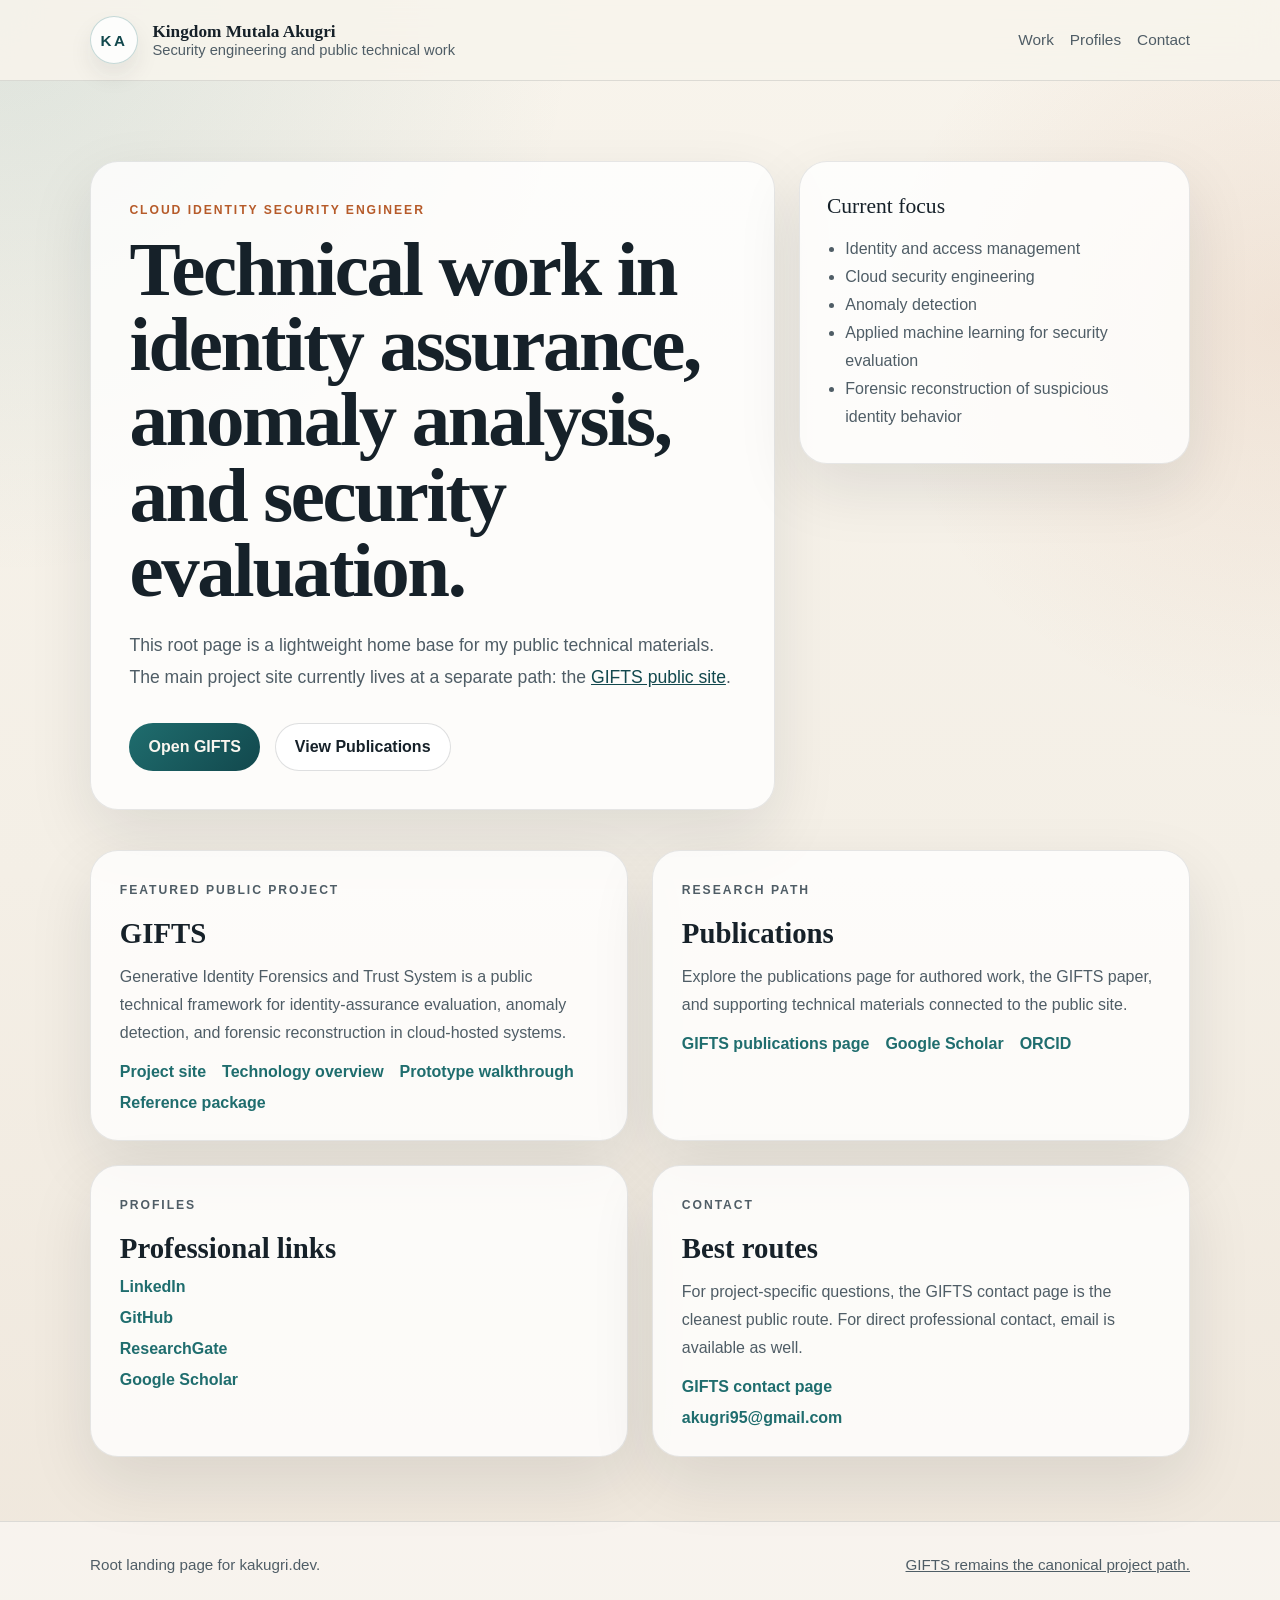
==== index.html @ 0ddd2a41 "feat: create root landing page for kakugri.dev" ====
<!doctype html>
<html lang="en">
  <head>
    <meta charset="utf-8">
    <meta name="viewport" content="width=device-width, initial-scale=1">
    <title>Kingdom Mutala Akugri | Security Engineering and Public Technical Work</title>
    <meta
      name="description"
      content="Root landing page for Kingdom Mutala Akugri, featuring public technical work in cloud identity security, the GIFTS framework, research links, and professional profiles."
    >
    <meta name="author" content="Kingdom Mutala Akugri">
    <meta name="theme-color" content="#f4efe6">
    <link rel="canonical" href="https://kakugri.dev/">
    <meta property="og:title" content="Kingdom Mutala Akugri">
    <meta
      property="og:description"
      content="Security engineering, identity systems, and public technical work, including the GIFTS framework."
    >
    <meta property="og:type" content="website">
    <meta property="og:url" content="https://kakugri.dev/">
    <meta property="og:site_name" content="kakugri.dev">
    <meta property="og:image" content="https://kakugri.dev/assets/root-social-card.svg">
    <meta property="og:image:type" content="image/svg+xml">
    <meta property="og:image:width" content="1200">
    <meta property="og:image:height" content="630">
    <meta property="og:image:alt" content="kakugri.dev social card">
    <meta name="twitter:card" content="summary">
    <meta name="twitter:title" content="Kingdom Mutala Akugri">
    <meta
      name="twitter:description"
      content="Security engineering, identity systems, and public technical work, including the GIFTS framework."
    >
    <meta name="twitter:image" content="https://kakugri.dev/assets/root-social-card.svg">
    <meta name="twitter:image:alt" content="kakugri.dev social card">
    <link rel="icon" href="favicon.svg" sizes="any" type="image/svg+xml">
    <!-- Google tag (gtag.js) -->
    <script async src="https://www.googletagmanager.com/gtag/js?id=G-NG362113J4"></script>
    <script>
      window.dataLayer = window.dataLayer || [];
      function gtag() { dataLayer.push(arguments); }
      gtag('js', new Date());
      gtag('config', 'G-NG362113J4');
    </script>
    <link rel="stylesheet" href="styles.css">
  </head>
  <body>
    <div class="page-shell">
      <header class="topbar">
        <div class="wrap topbar-inner">
          <a class="wordmark" href="/">
            <span class="wordmark-mark">KA</span>
            <span class="wordmark-copy">
              <span class="wordmark-title">Kingdom Mutala Akugri</span>
              <span class="wordmark-subtitle">Security engineering and public technical work</span>
            </span>
          </a>
          <nav class="nav" aria-label="Primary">
            <a href="#work">Work</a>
            <a href="#profiles">Profiles</a>
            <a href="#contact">Contact</a>
          </nav>
        </div>
      </header>

      <main>
        <div class="wrap">
          <section class="hero">
            <div class="hero-copy">
              <p class="eyebrow">Cloud identity security engineer</p>
              <h1>Technical work in identity assurance, anomaly analysis, and security evaluation.</h1>
              <p class="lead">
                This root page is a lightweight home base for my public technical materials. The
                main project site currently lives at a separate path: the
                <a href="https://kakugri.dev/gifts-site/">GIFTS public site</a>.
              </p>
              <div class="hero-actions">
                <a class="button button-primary" href="https://kakugri.dev/gifts-site/">Open GIFTS</a>
                <a class="button button-secondary" href="https://kakugri.dev/gifts-site/publications.html">View Publications</a>
              </div>
            </div>
            <aside class="hero-panel">
              <p class="panel-label">Current focus</p>
              <ul class="focus-list">
                <li>Identity and access management</li>
                <li>Cloud security engineering</li>
                <li>Anomaly detection</li>
                <li>Applied machine learning for security evaluation</li>
                <li>Forensic reconstruction of suspicious identity behavior</li>
              </ul>
            </aside>
          </section>

          <section class="grid-section" id="work">
            <article class="feature-card feature-card-wide">
              <p class="card-kicker">Featured public project</p>
              <h2>GIFTS</h2>
              <p>
                Generative Identity Forensics and Trust System is a public technical framework for
                identity-assurance evaluation, anomaly detection, and forensic reconstruction in
                cloud-hosted systems.
              </p>
              <div class="card-links">
                <a href="https://kakugri.dev/gifts-site/">Project site</a>
                <a href="https://kakugri.dev/gifts-site/technology.html">Technology overview</a>
                <a href="https://kakugri.dev/gifts-site/prototype.html">Prototype walkthrough</a>
                <a href="https://kakugri.dev/gifts-site/assets/GIFTS-reference-package.zip">Reference package</a>
              </div>
            </article>

            <article class="feature-card">
              <p class="card-kicker">Research path</p>
              <h2>Publications</h2>
              <p>
                Explore the publications page for authored work, the GIFTS paper, and supporting
                technical materials connected to the public site.
              </p>
              <div class="card-links">
                <a href="https://kakugri.dev/gifts-site/publications.html">GIFTS publications page</a>
                <a href="https://scholar.google.com/citations?user=gs2uhlwAAAAJ&hl=en">Google Scholar</a>
                <a href="https://orcid.org/0009-0007-3231-2999">ORCID</a>
              </div>
            </article>
          </section>

          <section class="grid-section profiles-section" id="profiles">
            <article class="profile-card">
              <p class="card-kicker">Profiles</p>
              <h2>Professional links</h2>
              <div class="card-links card-links-stacked">
                <a href="https://www.linkedin.com/in/kingdommutalaakugri/">LinkedIn</a>
                <a href="https://github.com/kakugri">GitHub</a>
                <a href="https://www.researchgate.net/profile/Kingdom-Mutala-Akugri?ev=hdr_xprf">ResearchGate</a>
                <a href="https://scholar.google.com/citations?user=gs2uhlwAAAAJ&hl=en">Google Scholar</a>
              </div>
            </article>

            <article class="profile-card" id="contact">
              <p class="card-kicker">Contact</p>
              <h2>Best routes</h2>
              <p>
                For project-specific questions, the GIFTS contact page is the cleanest public
                route. For direct professional contact, email is available as well.
              </p>
              <div class="card-links card-links-stacked">
                <a href="https://kakugri.dev/gifts-site/contact.html">GIFTS contact page</a>
                <a href="mailto:akugri95@gmail.com">akugri95@gmail.com</a>
              </div>
            </article>
          </section>
        </div>
      </main>

      <footer class="site-footer">
        <div class="wrap footer-inner">
          <p>Root landing page for kakugri.dev.</p>
          <p><a href="https://kakugri.dev/gifts-site/">GIFTS remains the canonical project path.</a></p>
        </div>
      </footer>
    </div>
  </body>
</html>
---- styles.css ----
:root {
  --paper: #f4efe6;
  --paper-strong: #fbf8f2;
  --ink: #162129;
  --muted: #4f5d66;
  --line: rgba(22, 33, 41, 0.12);
  --teal: #1f6d6e;
  --teal-deep: #12484d;
  --rust: #b65b2a;
  --shadow: 0 24px 64px rgba(22, 33, 41, 0.1);
}

* {
  box-sizing: border-box;
}

html {
  scroll-behavior: smooth;
}

body {
  margin: 0;
  color: var(--ink);
  background:
    radial-gradient(circle at top left, rgba(31, 109, 110, 0.12), transparent 28%),
    radial-gradient(circle at right 20%, rgba(182, 91, 42, 0.1), transparent 22%),
    linear-gradient(180deg, #f8f4ec 0%, var(--paper) 54%, #efe7dc 100%);
  font-family: "Gill Sans", "Trebuchet MS", sans-serif;
}

a {
  color: inherit;
}

.page-shell {
  min-height: 100vh;
}

.wrap {
  width: min(1100px, calc(100% - 2rem));
  margin: 0 auto;
}

.topbar {
  position: sticky;
  top: 0;
  z-index: 10;
  backdrop-filter: blur(18px);
  background: rgba(248, 244, 236, 0.88);
  border-bottom: 1px solid var(--line);
}

.topbar-inner {
  display: flex;
  align-items: center;
  justify-content: space-between;
  gap: 1rem;
  padding: 1rem 0;
}

.wordmark {
  display: inline-flex;
  align-items: center;
  gap: 0.9rem;
  text-decoration: none;
}

.wordmark-mark {
  display: inline-flex;
  align-items: center;
  justify-content: center;
  width: 3rem;
  height: 3rem;
  border-radius: 999px;
  border: 1px solid rgba(31, 109, 110, 0.25);
  background: rgba(255, 255, 255, 0.82);
  box-shadow: 0 12px 24px rgba(22, 33, 41, 0.08);
  color: var(--teal-deep);
  font-size: 0.95rem;
  font-weight: 700;
  letter-spacing: 0.16em;
}

.wordmark-copy {
  display: flex;
  flex-direction: column;
}

.wordmark-title,
.hero h1,
.feature-card h2,
.profile-card h2,
.panel-label {
  font-family: "Iowan Old Style", "Palatino Linotype", serif;
}

.wordmark-title {
  font-size: 1.08rem;
  font-weight: 700;
}

.wordmark-subtitle {
  color: var(--muted);
  font-size: 0.92rem;
}

.nav {
  display: inline-flex;
  flex-wrap: wrap;
  gap: 1rem;
}

.nav a {
  text-decoration: none;
  color: var(--muted);
  font-size: 0.96rem;
}

.nav a:hover,
.card-links a:hover,
.hero a:hover {
  color: var(--teal-deep);
}

.hero {
  display: grid;
  grid-template-columns: minmax(0, 1.4fr) minmax(280px, 0.8fr);
  gap: 1.5rem;
  padding: 5rem 0 2.5rem;
  align-items: stretch;
}

.hero-copy,
.hero-panel,
.feature-card,
.profile-card {
  background: rgba(255, 255, 255, 0.78);
  border: 1px solid rgba(22, 33, 41, 0.1);
  border-radius: 28px;
  box-shadow: var(--shadow);
}

.hero-copy {
  padding: 2.4rem;
}

.eyebrow,
.card-kicker {
  display: inline-block;
  margin: 0 0 0.9rem;
  letter-spacing: 0.16em;
  text-transform: uppercase;
  font-size: 0.76rem;
  font-weight: 700;
  color: var(--rust);
}

.hero h1 {
  margin: 0;
  font-size: clamp(2.7rem, 6vw, 5rem);
  line-height: 0.98;
  letter-spacing: -0.03em;
}

.lead {
  margin: 1.4rem 0 0;
  max-width: 42rem;
  color: var(--muted);
  font-size: 1.1rem;
  line-height: 1.8;
}

.lead a {
  color: var(--teal-deep);
}

.hero-actions {
  display: flex;
  flex-wrap: wrap;
  gap: 0.9rem;
  margin-top: 1.8rem;
}

.button {
  display: inline-flex;
  align-items: center;
  justify-content: center;
  min-height: 3rem;
  padding: 0.8rem 1.2rem;
  border-radius: 999px;
  text-decoration: none;
  font-weight: 700;
}

.button-primary {
  background: linear-gradient(135deg, var(--teal) 0%, var(--teal-deep) 100%);
  color: #f9f6ef;
}

.button-secondary {
  border: 1px solid rgba(22, 33, 41, 0.14);
  background: rgba(255, 255, 255, 0.84);
}

.hero-panel {
  padding: 2rem 1.7rem;
  align-self: start;
}

.panel-label {
  margin: 0 0 1rem;
  font-size: 1.35rem;
}

.focus-list {
  margin: 0;
  padding-left: 1.15rem;
  color: var(--muted);
  line-height: 1.75;
}

.grid-section {
  display: grid;
  grid-template-columns: repeat(2, minmax(0, 1fr));
  gap: 1.5rem;
  padding: 0 0 1.5rem;
}

.feature-card,
.profile-card {
  padding: 1.8rem;
}

.feature-card-wide {
  min-height: 100%;
}

.feature-card h2,
.profile-card h2 {
  margin: 0 0 0.8rem;
  font-size: 1.8rem;
}

.feature-card p,
.profile-card p {
  margin: 0 0 1rem;
  color: var(--muted);
  line-height: 1.75;
}

.card-links {
  display: flex;
  flex-wrap: wrap;
  gap: 0.8rem 1rem;
}

.card-links-stacked {
  flex-direction: column;
  align-items: flex-start;
}

.card-links a {
  color: var(--teal);
  text-decoration: none;
  font-weight: 700;
}

.profiles-section {
  padding-bottom: 4rem;
}

.site-footer {
  border-top: 1px solid var(--line);
  background: rgba(255, 255, 255, 0.48);
}

.footer-inner {
  display: flex;
  flex-wrap: wrap;
  justify-content: space-between;
  gap: 1rem;
  padding: 1.2rem 0 2rem;
  color: var(--muted);
  font-size: 0.95rem;
}

@media (max-width: 860px) {
  .topbar-inner,
  .footer-inner {
    flex-direction: column;
    align-items: flex-start;
  }

  .hero,
  .grid-section {
    grid-template-columns: 1fr;
  }

  .hero {
    padding-top: 3.5rem;
  }
}

@media (max-width: 560px) {
  .wrap {
    width: min(100% - 1.2rem, 1100px);
  }

  .hero-copy,
  .hero-panel,
  .feature-card,
  .profile-card {
    border-radius: 22px;
  }

  .hero-copy,
  .hero-panel,
  .feature-card,
  .profile-card {
    padding: 1.4rem;
  }

  .hero h1 {
    font-size: 2.4rem;
  }
}
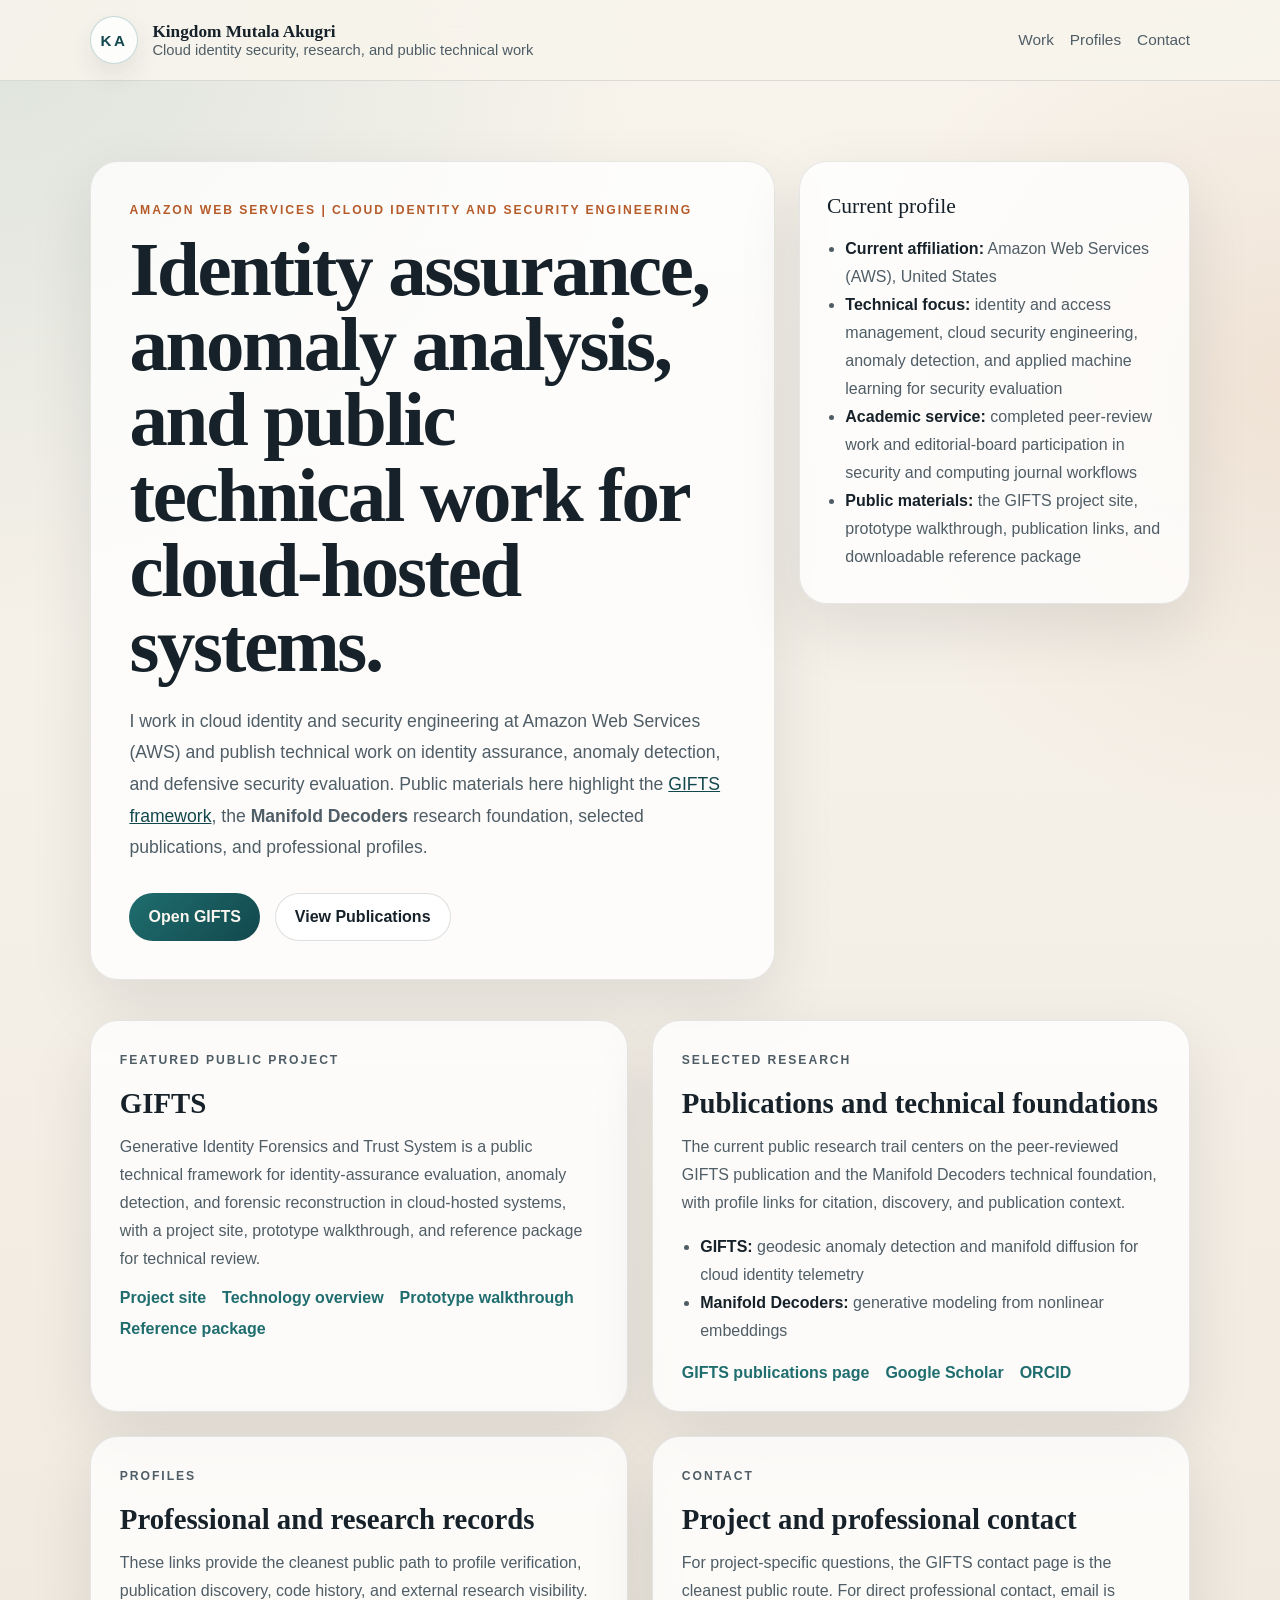
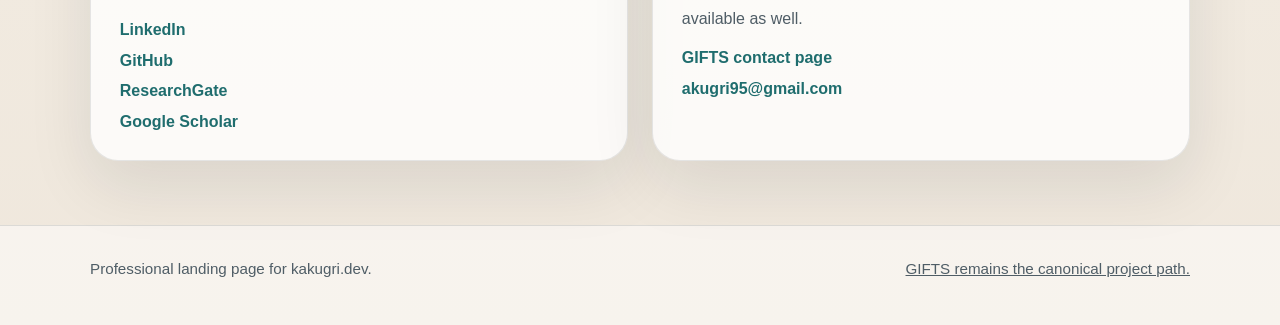
==== commit 4b45ac26: "feat: strengthen root professional profile" ====
--- a/index.html
+++ b/index.html
@@ -3,10 +3,10 @@
   <head>
     <meta charset="utf-8">
     <meta name="viewport" content="width=device-width, initial-scale=1">
-    <title>Kingdom Mutala Akugri | Security Engineering and Public Technical Work</title>
+    <title>Kingdom Mutala Akugri | Cloud Identity Security, GIFTS, and Public Technical Work</title>
     <meta
       name="description"
-      content="Root landing page for Kingdom Mutala Akugri, featuring public technical work in cloud identity security, the GIFTS framework, research links, and professional profiles."
+      content="Cloud identity and security engineering at Amazon Web Services, with public technical work on identity assurance, anomaly detection, GIFTS, and related research."
     >
     <meta name="author" content="Kingdom Mutala Akugri">
     <meta name="theme-color" content="#f4efe6">
@@ -14,7 +14,7 @@
     <meta property="og:title" content="Kingdom Mutala Akugri">
     <meta
       property="og:description"
-      content="Security engineering, identity systems, and public technical work, including the GIFTS framework."
+      content="Cloud identity security, identity assurance, and public technical work, including GIFTS and selected research materials."
     >
     <meta property="og:type" content="website">
     <meta property="og:url" content="https://kakugri.dev/">
@@ -28,7 +28,7 @@
     <meta name="twitter:title" content="Kingdom Mutala Akugri">
     <meta
       name="twitter:description"
-      content="Security engineering, identity systems, and public technical work, including the GIFTS framework."
+      content="Cloud identity security, identity assurance, and public technical work, including GIFTS and selected research materials."
     >
     <meta name="twitter:image" content="https://kakugri.dev/assets/root-social-card.svg">
     <meta name="twitter:image:alt" content="kakugri.dev social card">
@@ -51,7 +51,7 @@
             <span class="wordmark-mark">KA</span>
             <span class="wordmark-copy">
               <span class="wordmark-title">Kingdom Mutala Akugri</span>
-              <span class="wordmark-subtitle">Security engineering and public technical work</span>
+              <span class="wordmark-subtitle">Cloud identity security, research, and public technical work</span>
             </span>
           </a>
           <nav class="nav" aria-label="Primary">
@@ -66,12 +66,15 @@
         <div class="wrap">
           <section class="hero">
             <div class="hero-copy">
-              <p class="eyebrow">Cloud identity security engineer</p>
-              <h1>Technical work in identity assurance, anomaly analysis, and security evaluation.</h1>
+              <p class="eyebrow">Amazon Web Services | Cloud identity and security engineering</p>
+              <h1>Identity assurance, anomaly analysis, and public technical work for cloud-hosted systems.</h1>
               <p class="lead">
-                This root page is a lightweight home base for my public technical materials. The
-                main project site currently lives at a separate path: the
-                <a href="https://kakugri.dev/gifts-site/">GIFTS public site</a>.
+                I work in cloud identity and security engineering at Amazon Web Services (AWS) and
+                publish technical work on identity assurance, anomaly detection, and defensive
+                security evaluation. Public materials here highlight the
+                <a href="https://kakugri.dev/gifts-site/">GIFTS framework</a>, the
+                <strong>Manifold Decoders</strong> research foundation, selected publications, and
+                professional profiles.
               </p>
               <div class="hero-actions">
                 <a class="button button-primary" href="https://kakugri.dev/gifts-site/">Open GIFTS</a>
@@ -79,13 +82,12 @@
               </div>
             </div>
             <aside class="hero-panel">
-              <p class="panel-label">Current focus</p>
+              <p class="panel-label">Current profile</p>
               <ul class="focus-list">
-                <li>Identity and access management</li>
-                <li>Cloud security engineering</li>
-                <li>Anomaly detection</li>
-                <li>Applied machine learning for security evaluation</li>
-                <li>Forensic reconstruction of suspicious identity behavior</li>
+                <li><strong>Current affiliation:</strong> Amazon Web Services (AWS), United States</li>
+                <li><strong>Technical focus:</strong> identity and access management, cloud security engineering, anomaly detection, and applied machine learning for security evaluation</li>
+                <li><strong>Academic service:</strong> completed peer-review work and editorial-board participation in security and computing journal workflows</li>
+                <li><strong>Public materials:</strong> the GIFTS project site, prototype walkthrough, publication links, and downloadable reference package</li>
               </ul>
             </aside>
           </section>
@@ -97,7 +99,8 @@
               <p>
                 Generative Identity Forensics and Trust System is a public technical framework for
                 identity-assurance evaluation, anomaly detection, and forensic reconstruction in
-                cloud-hosted systems.
+                cloud-hosted systems, with a project site, prototype walkthrough, and reference
+                package for technical review.
               </p>
               <div class="card-links">
                 <a href="https://kakugri.dev/gifts-site/">Project site</a>
@@ -108,12 +111,17 @@
             </article>
 
             <article class="feature-card">
-              <p class="card-kicker">Research path</p>
-              <h2>Publications</h2>
+              <p class="card-kicker">Selected research</p>
+              <h2>Publications and technical foundations</h2>
               <p>
-                Explore the publications page for authored work, the GIFTS paper, and supporting
-                technical materials connected to the public site.
+                The current public research trail centers on the peer-reviewed GIFTS publication
+                and the Manifold Decoders technical foundation, with profile links for citation,
+                discovery, and publication context.
               </p>
+              <ul class="focus-list focus-list-tight">
+                <li><strong>GIFTS:</strong> geodesic anomaly detection and manifold diffusion for cloud identity telemetry</li>
+                <li><strong>Manifold Decoders:</strong> generative modeling from nonlinear embeddings</li>
+              </ul>
               <div class="card-links">
                 <a href="https://kakugri.dev/gifts-site/publications.html">GIFTS publications page</a>
                 <a href="https://scholar.google.com/citations?user=gs2uhlwAAAAJ&hl=en">Google Scholar</a>
@@ -125,7 +133,11 @@
           <section class="grid-section profiles-section" id="profiles">
             <article class="profile-card">
               <p class="card-kicker">Profiles</p>
-              <h2>Professional links</h2>
+              <h2>Professional and research records</h2>
+              <p>
+                These links provide the cleanest public path to profile verification, publication
+                discovery, code history, and external research visibility.
+              </p>
               <div class="card-links card-links-stacked">
                 <a href="https://www.linkedin.com/in/kingdommutalaakugri/">LinkedIn</a>
                 <a href="https://github.com/kakugri">GitHub</a>
@@ -136,7 +148,7 @@
 
             <article class="profile-card" id="contact">
               <p class="card-kicker">Contact</p>
-              <h2>Best routes</h2>
+              <h2>Project and professional contact</h2>
               <p>
                 For project-specific questions, the GIFTS contact page is the cleanest public
                 route. For direct professional contact, email is available as well.
@@ -152,7 +164,7 @@
 
       <footer class="site-footer">
         <div class="wrap footer-inner">
-          <p>Root landing page for kakugri.dev.</p>
+          <p>Professional landing page for kakugri.dev.</p>
           <p><a href="https://kakugri.dev/gifts-site/">GIFTS remains the canonical project path.</a></p>
         </div>
       </footer>
--- a/styles.css
+++ b/styles.css
@@ -219,6 +219,14 @@
   line-height: 1.75;
 }
 
+.focus-list strong {
+  color: var(--ink);
+}
+
+.focus-list-tight {
+  margin: 0 0 1.2rem;
+}
+
 .grid-section {
   display: grid;
   grid-template-columns: repeat(2, minmax(0, 1fr));
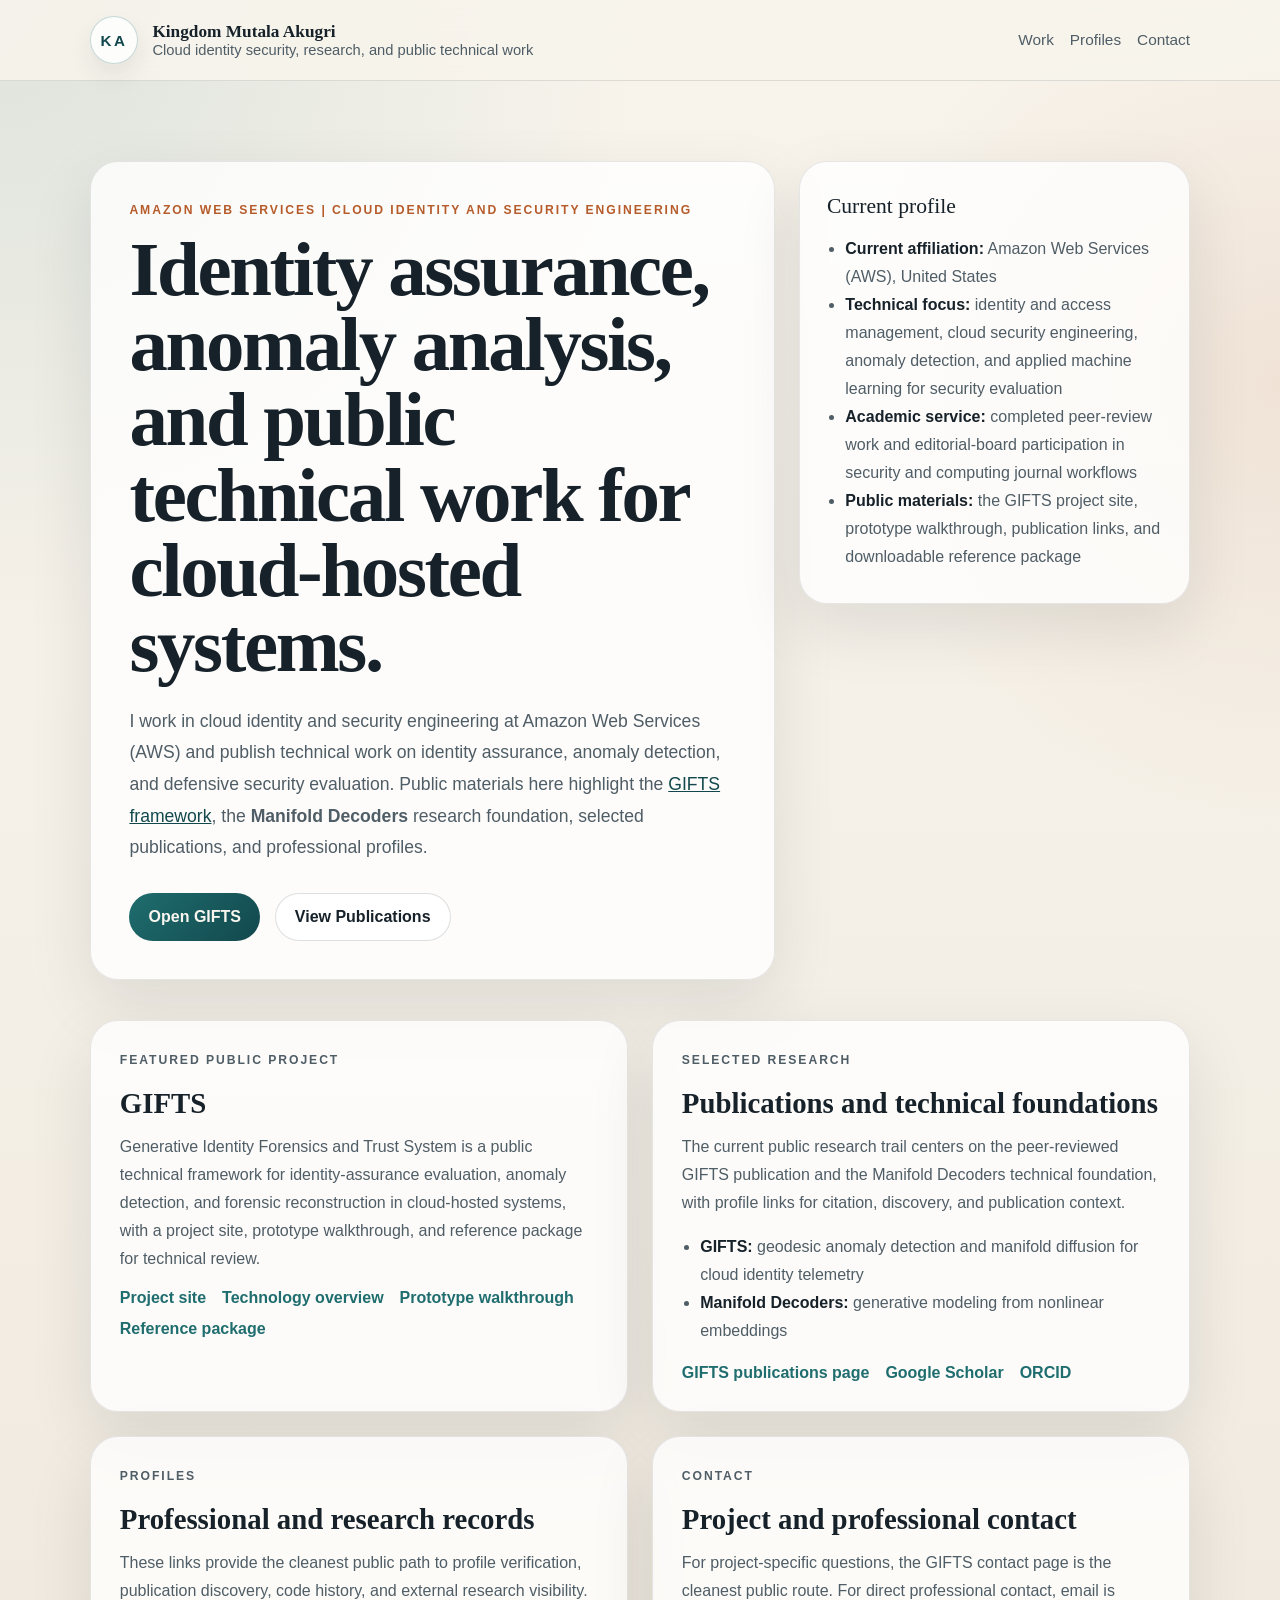
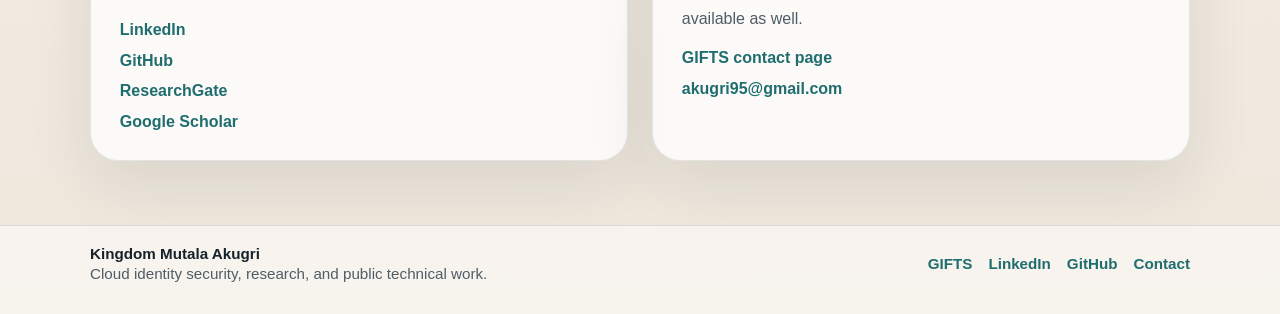
==== commit 42f1c923: "fix: rewrite root site footer copy" ====
--- a/index.html
+++ b/index.html
@@ -164,8 +164,16 @@
 
       <footer class="site-footer">
         <div class="wrap footer-inner">
-          <p>Professional landing page for kakugri.dev.</p>
-          <p><a href="https://kakugri.dev/gifts-site/">GIFTS remains the canonical project path.</a></p>
+          <div>
+            <div class="footer-title">Kingdom Mutala Akugri</div>
+            <div class="footer-note">Cloud identity security, research, and public technical work.</div>
+          </div>
+          <div class="footer-links">
+            <a href="https://kakugri.dev/gifts-site/">GIFTS</a>
+            <a href="https://www.linkedin.com/in/kingdommutalaakugri/">LinkedIn</a>
+            <a href="https://github.com/kakugri">GitHub</a>
+            <a href="mailto:akugri95@gmail.com">Contact</a>
+          </div>
         </div>
       </footer>
     </div>
--- a/styles.css
+++ b/styles.css
@@ -292,6 +292,33 @@
   font-size: 0.95rem;
 }
 
+.footer-title {
+  color: var(--ink);
+  font-weight: 700;
+  margin-bottom: 0.2rem;
+}
+
+.footer-note {
+  color: var(--muted);
+}
+
+.footer-links {
+  display: flex;
+  flex-wrap: wrap;
+  gap: 0.85rem 1rem;
+  align-items: center;
+}
+
+.footer-links a {
+  color: var(--teal);
+  text-decoration: none;
+  font-weight: 700;
+}
+
+.footer-links a:hover {
+  color: var(--teal-deep);
+}
+
 @media (max-width: 860px) {
   .topbar-inner,
   .footer-inner {
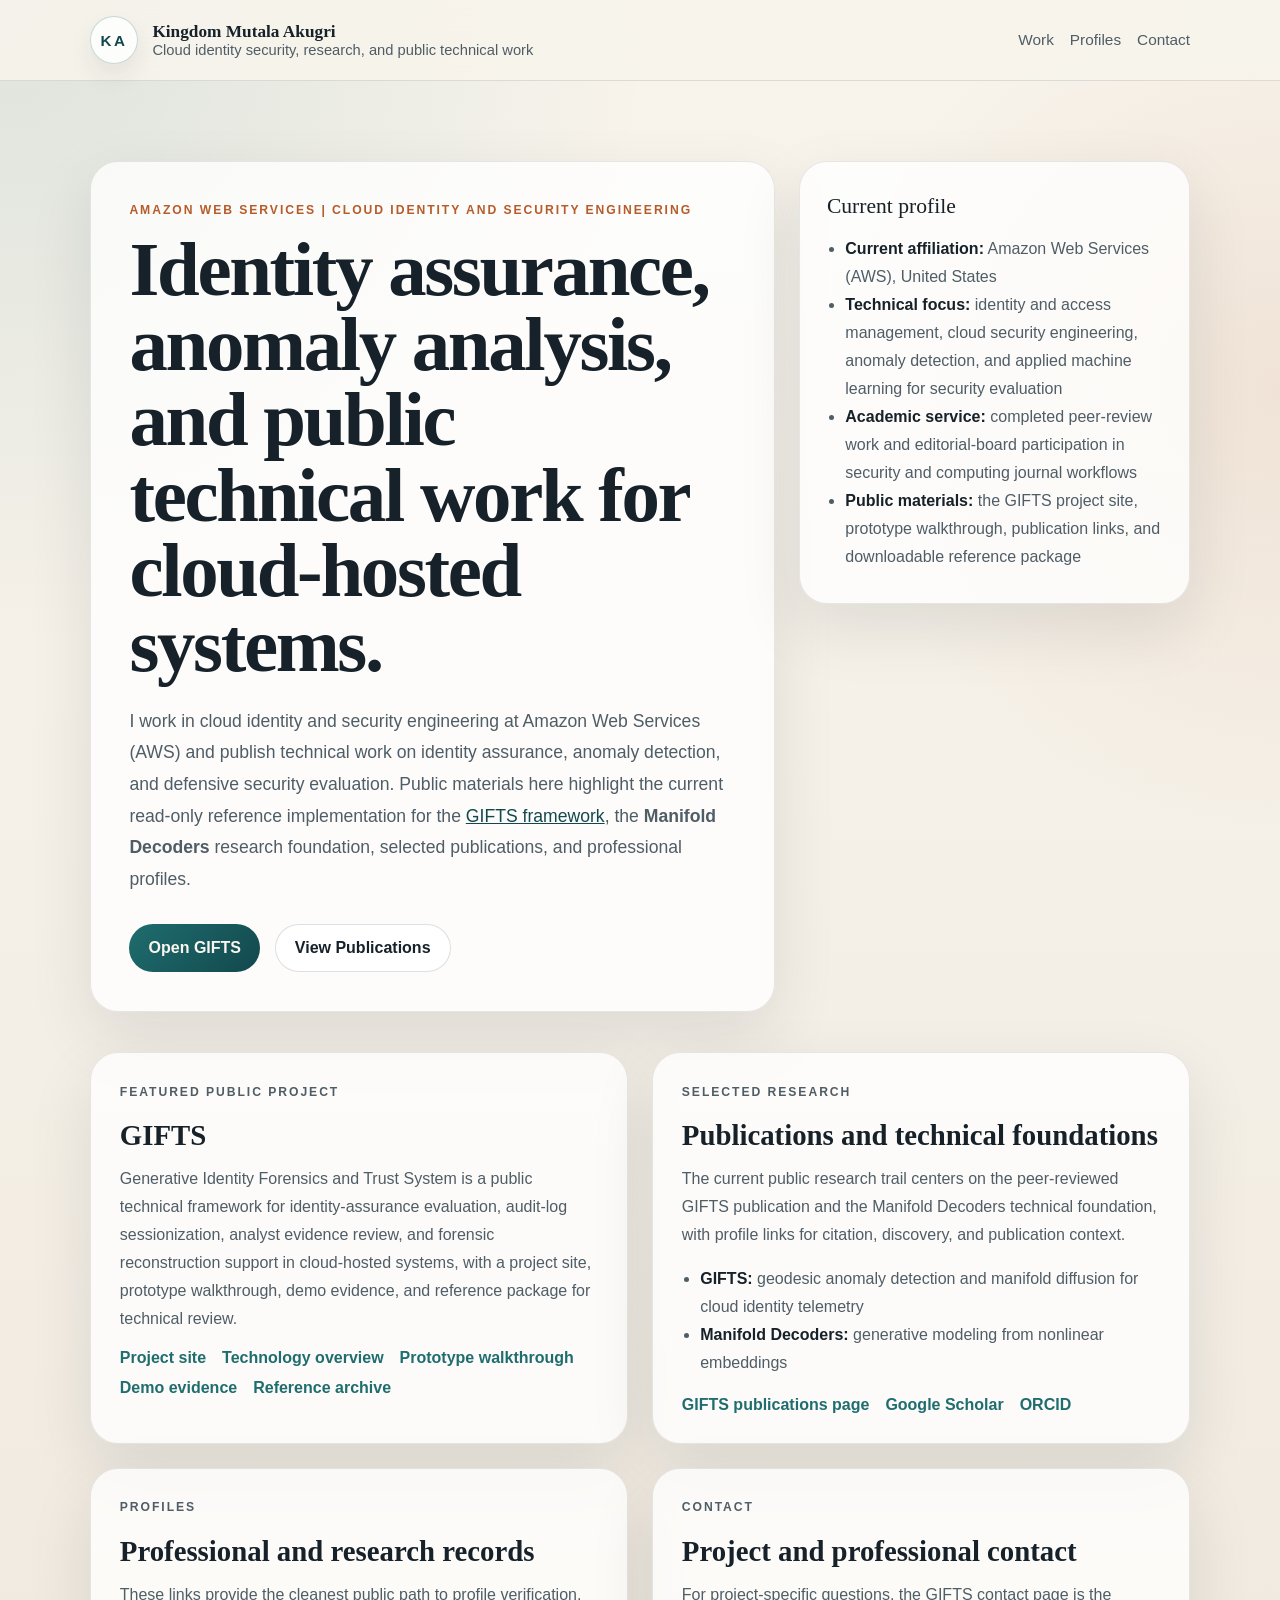
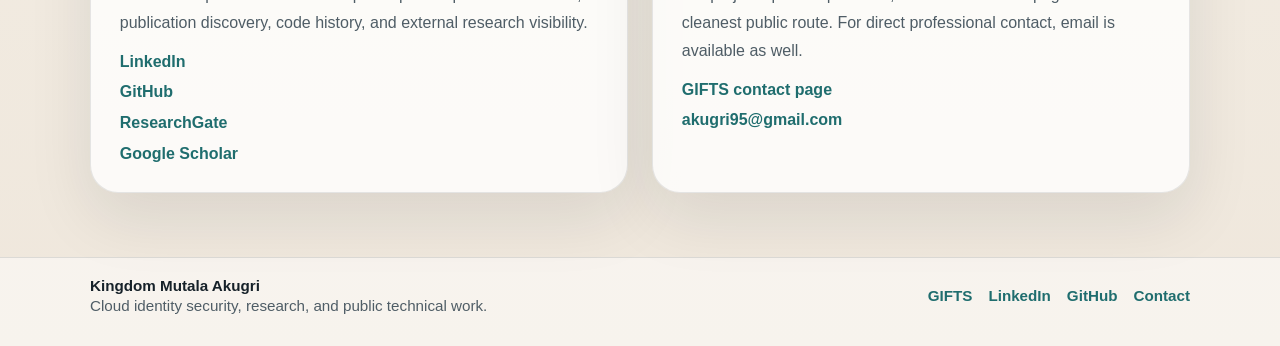
==== commit 29e1dc19: "Update GIFTS homepage entry points" ====
--- a/index.html
+++ b/index.html
@@ -71,7 +71,8 @@
               <p class="lead">
                 I work in cloud identity and security engineering at Amazon Web Services (AWS) and
                 publish technical work on identity assurance, anomaly detection, and defensive
-                security evaluation. Public materials here highlight the
+                security evaluation. Public materials here highlight the current read-only
+                reference implementation for the
                 <a href="https://kakugri.dev/gifts-site/">GIFTS framework</a>, the
                 <strong>Manifold Decoders</strong> research foundation, selected publications, and
                 professional profiles.
@@ -98,15 +99,16 @@
               <h2>GIFTS</h2>
               <p>
                 Generative Identity Forensics and Trust System is a public technical framework for
-                identity-assurance evaluation, anomaly detection, and forensic reconstruction in
-                cloud-hosted systems, with a project site, prototype walkthrough, and reference
-                package for technical review.
+                identity-assurance evaluation, audit-log sessionization, analyst evidence review,
+                and forensic reconstruction support in cloud-hosted systems, with a project site,
+                prototype walkthrough, demo evidence, and reference package for technical review.
               </p>
               <div class="card-links">
                 <a href="https://kakugri.dev/gifts-site/">Project site</a>
                 <a href="https://kakugri.dev/gifts-site/technology.html">Technology overview</a>
                 <a href="https://kakugri.dev/gifts-site/prototype.html">Prototype walkthrough</a>
-                <a href="https://kakugri.dev/gifts-site/assets/GIFTS-reference-package.zip">Reference package</a>
+                <a href="https://kakugri.dev/gifts-site/prototype.html#demo-evidence">Demo evidence</a>
+                <a href="https://kakugri.dev/gifts-site/assets/gifts-reference-implementation-0.1.0.tar.gz">Reference archive</a>
               </div>
             </article>
 
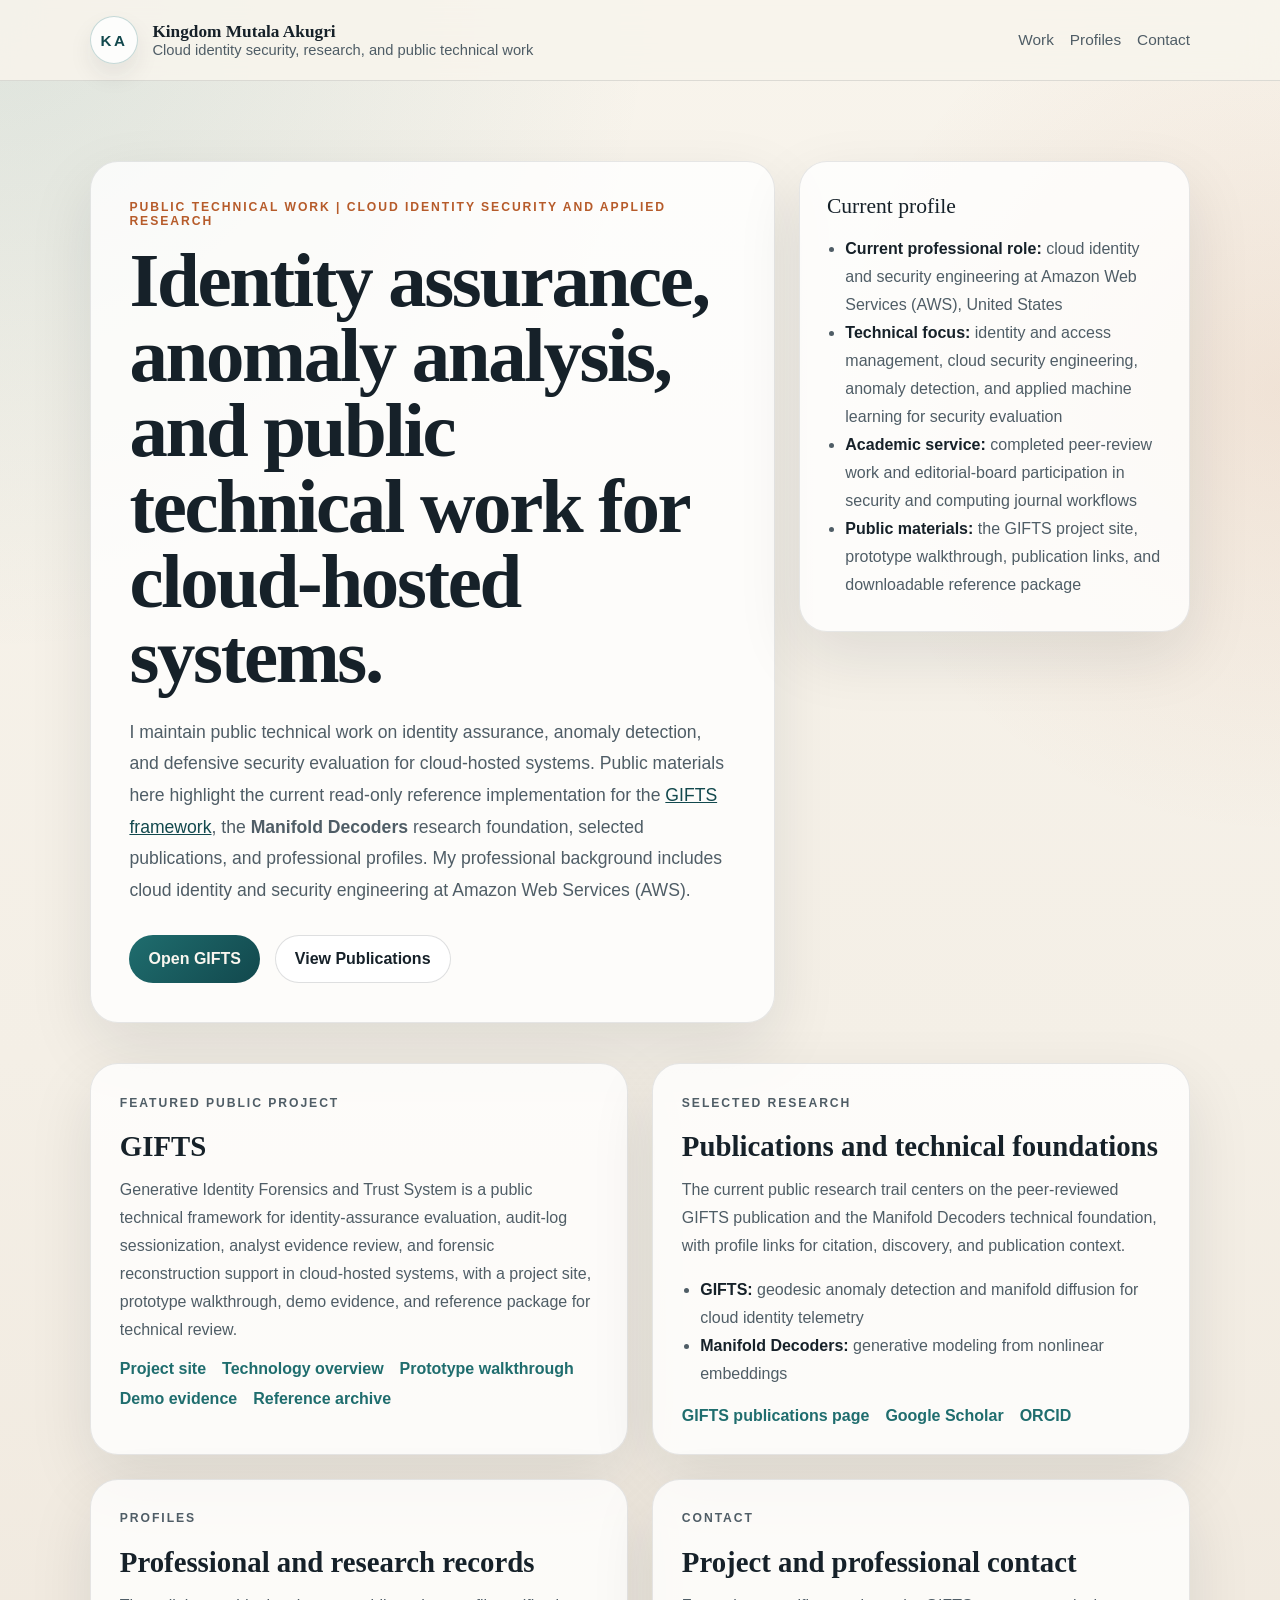
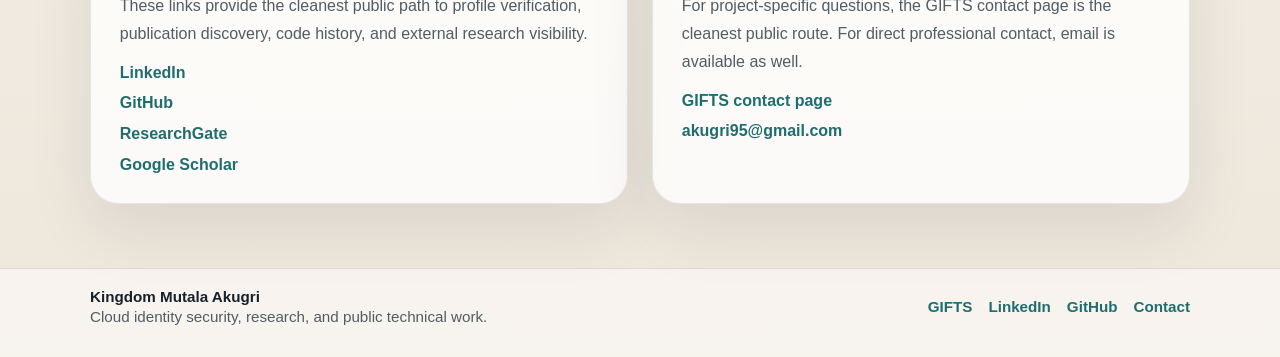
==== commit 53627d88: "Refine personal site public work framing" ====
--- a/index.html
+++ b/index.html
@@ -6,7 +6,7 @@
     <title>Kingdom Mutala Akugri | Cloud Identity Security, GIFTS, and Public Technical Work</title>
     <meta
       name="description"
-      content="Cloud identity and security engineering at Amazon Web Services, with public technical work on identity assurance, anomaly detection, GIFTS, and related research."
+      content="Public technical work on cloud identity security, identity assurance, anomaly detection, GIFTS, and related research, with professional experience in cloud security engineering."
     >
     <meta name="author" content="Kingdom Mutala Akugri">
     <meta name="theme-color" content="#f4efe6">
@@ -66,16 +66,16 @@
         <div class="wrap">
           <section class="hero">
             <div class="hero-copy">
-              <p class="eyebrow">Amazon Web Services | Cloud identity and security engineering</p>
+              <p class="eyebrow">Public technical work | Cloud identity security and applied research</p>
               <h1>Identity assurance, anomaly analysis, and public technical work for cloud-hosted systems.</h1>
               <p class="lead">
-                I work in cloud identity and security engineering at Amazon Web Services (AWS) and
-                publish technical work on identity assurance, anomaly detection, and defensive
-                security evaluation. Public materials here highlight the current read-only
-                reference implementation for the
+                I maintain public technical work on identity assurance, anomaly detection, and
+                defensive security evaluation for cloud-hosted systems. Public materials here
+                highlight the current read-only reference implementation for the
                 <a href="https://kakugri.dev/gifts-site/">GIFTS framework</a>, the
                 <strong>Manifold Decoders</strong> research foundation, selected publications, and
-                professional profiles.
+                professional profiles. My professional background includes cloud identity and
+                security engineering at Amazon Web Services (AWS).
               </p>
               <div class="hero-actions">
                 <a class="button button-primary" href="https://kakugri.dev/gifts-site/">Open GIFTS</a>
@@ -85,7 +85,7 @@
             <aside class="hero-panel">
               <p class="panel-label">Current profile</p>
               <ul class="focus-list">
-                <li><strong>Current affiliation:</strong> Amazon Web Services (AWS), United States</li>
+                <li><strong>Current professional role:</strong> cloud identity and security engineering at Amazon Web Services (AWS), United States</li>
                 <li><strong>Technical focus:</strong> identity and access management, cloud security engineering, anomaly detection, and applied machine learning for security evaluation</li>
                 <li><strong>Academic service:</strong> completed peer-review work and editorial-board participation in security and computing journal workflows</li>
                 <li><strong>Public materials:</strong> the GIFTS project site, prototype walkthrough, publication links, and downloadable reference package</li>
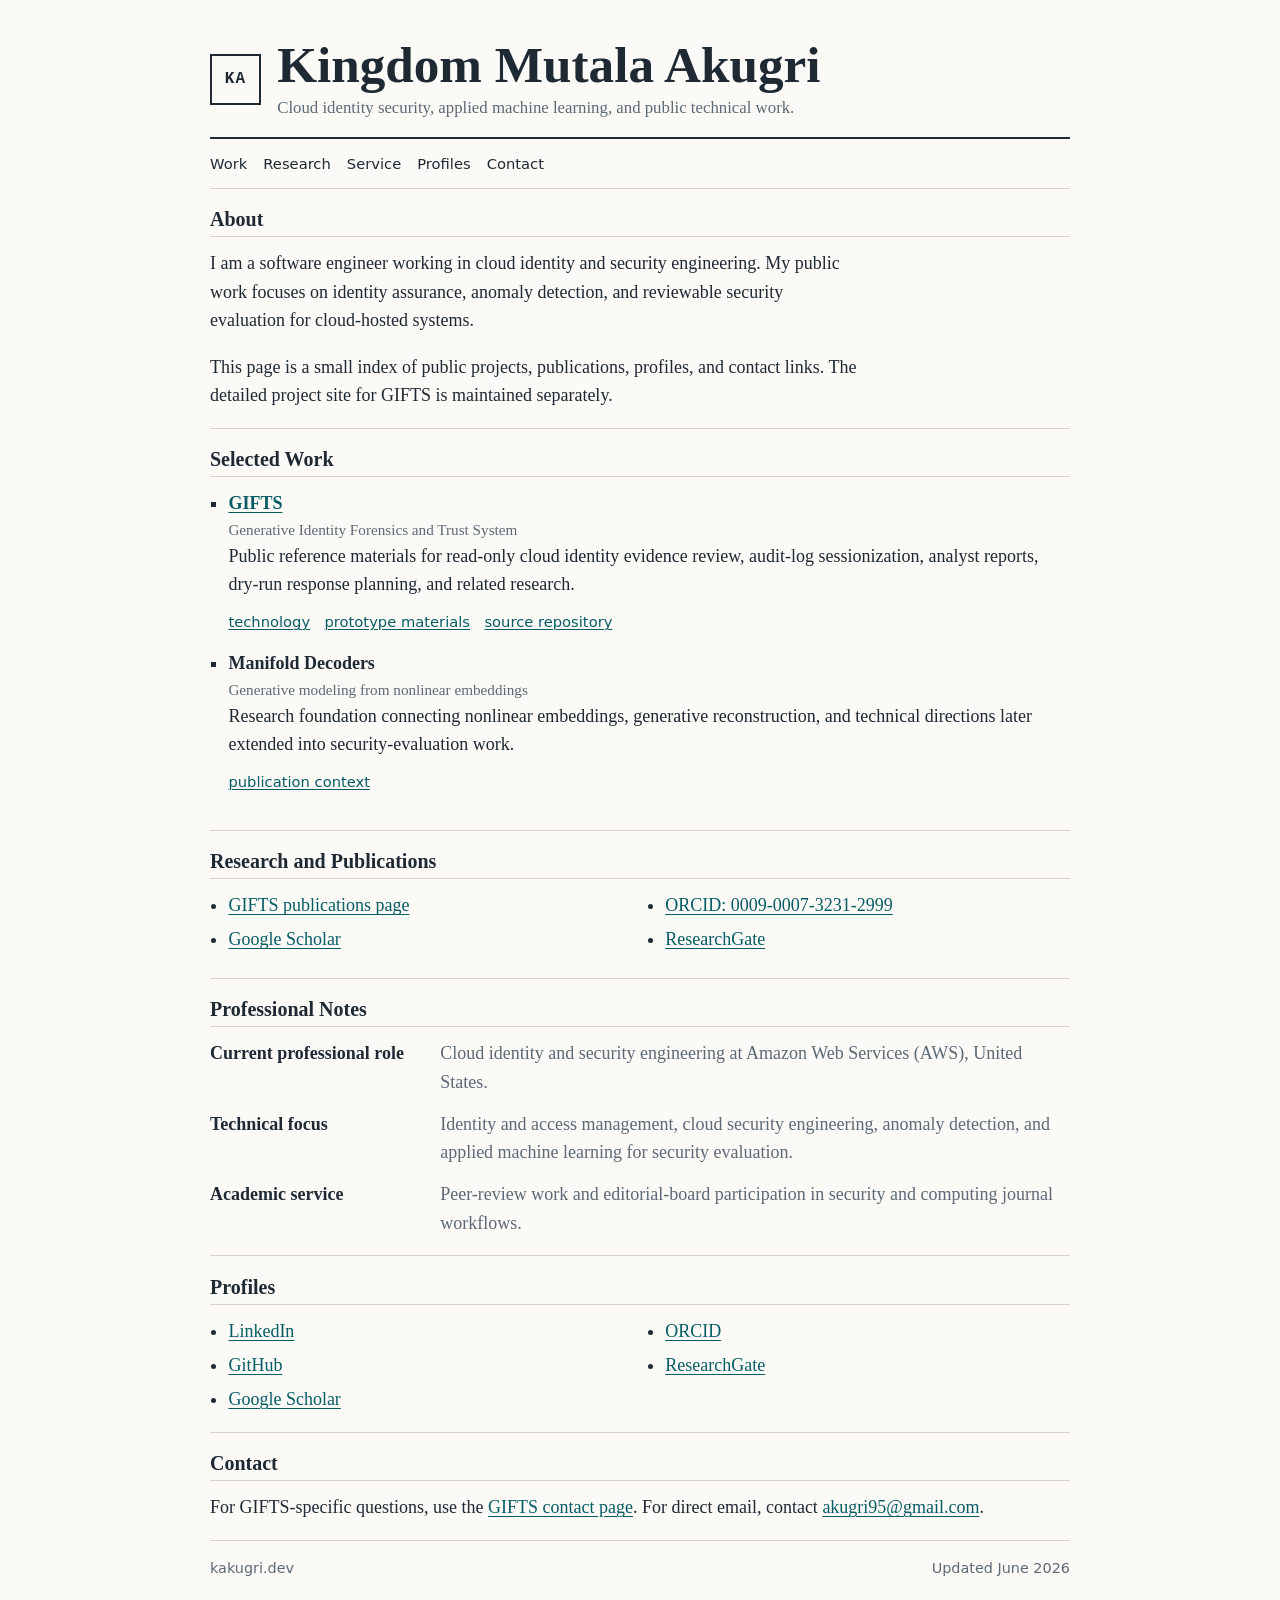
==== commit 6d533d54: "Convert root site to personal index" ====
--- a/index.html
+++ b/index.html
@@ -3,10 +3,10 @@
   <head>
     <meta charset="utf-8">
     <meta name="viewport" content="width=device-width, initial-scale=1">
-    <title>Kingdom Mutala Akugri | Cloud Identity Security, GIFTS, and Public Technical Work</title>
+    <title>Kingdom Mutala Akugri</title>
     <meta
       name="description"
-      content="Public technical work on cloud identity security, identity assurance, anomaly detection, GIFTS, and related research, with professional experience in cloud security engineering."
+      content="Personal homepage for Kingdom Mutala Akugri: cloud identity security, applied machine learning, GIFTS, publications, and public technical work."
     >
     <meta name="author" content="Kingdom Mutala Akugri">
     <meta name="theme-color" content="#f4efe6">
@@ -45,139 +45,118 @@
   </head>
   <body>
     <div class="page-shell">
-      <header class="topbar">
-        <div class="wrap topbar-inner">
-          <a class="wordmark" href="/">
-            <span class="wordmark-mark">KA</span>
-            <span class="wordmark-copy">
-              <span class="wordmark-title">Kingdom Mutala Akugri</span>
-              <span class="wordmark-subtitle">Cloud identity security, research, and public technical work</span>
-            </span>
-          </a>
-          <nav class="nav" aria-label="Primary">
-            <a href="#work">Work</a>
-            <a href="#profiles">Profiles</a>
-            <a href="#contact">Contact</a>
-          </nav>
-        </div>
-      </header>
+      <main class="home">
+        <header class="masthead">
+          <div class="monogram" aria-hidden="true">KA</div>
+          <div>
+            <h1>Kingdom Mutala Akugri</h1>
+            <p class="tagline">Cloud identity security, applied machine learning, and public technical work.</p>
+          </div>
+        </header>
 
-      <main>
-        <div class="wrap">
-          <section class="hero">
-            <div class="hero-copy">
-              <p class="eyebrow">Public technical work | Cloud identity security and applied research</p>
-              <h1>Identity assurance, anomaly analysis, and public technical work for cloud-hosted systems.</h1>
-              <p class="lead">
-                I maintain public technical work on identity assurance, anomaly detection, and
-                defensive security evaluation for cloud-hosted systems. Public materials here
-                highlight the current read-only reference implementation for the
-                <a href="https://kakugri.dev/gifts-site/">GIFTS framework</a>, the
-                <strong>Manifold Decoders</strong> research foundation, selected publications, and
-                professional profiles. My professional background includes cloud identity and
-                security engineering at Amazon Web Services (AWS).
+        <nav class="nav" aria-label="Primary">
+          <a href="#work">Work</a>
+          <a href="#research">Research</a>
+          <a href="#service">Service</a>
+          <a href="#profiles">Profiles</a>
+          <a href="#contact">Contact</a>
+        </nav>
+
+        <section class="intro" aria-labelledby="about-heading">
+          <h2 id="about-heading">About</h2>
+          <p>
+            I am a software engineer working in cloud identity and security engineering. My public
+            work focuses on identity assurance, anomaly detection, and reviewable security
+            evaluation for cloud-hosted systems.
+          </p>
+          <p>
+            This page is a small index of public projects, publications, profiles, and contact
+            links. The detailed project site for GIFTS is maintained separately.
+          </p>
+        </section>
+
+        <section id="work" aria-labelledby="work-heading">
+          <h2 id="work-heading">Selected Work</h2>
+          <ul class="item-list">
+            <li>
+              <span class="item-title"><a href="https://kakugri.dev/gifts-site/">GIFTS</a></span>
+              <span class="item-meta">Generative Identity Forensics and Trust System</span>
+              <p>
+                Public reference materials for read-only cloud identity evidence review, audit-log
+                sessionization, analyst reports, dry-run response planning, and related research.
               </p>
-              <div class="hero-actions">
-                <a class="button button-primary" href="https://kakugri.dev/gifts-site/">Open GIFTS</a>
-                <a class="button button-secondary" href="https://kakugri.dev/gifts-site/publications.html">View Publications</a>
-              </div>
+              <p class="link-row">
+                <a href="https://kakugri.dev/gifts-site/technology.html">technology</a>
+                <a href="https://kakugri.dev/gifts-site/prototype.html">prototype materials</a>
+                <a href="https://github.com/kakugri/gifts-reference-implementation">source repository</a>
+              </p>
+            </li>
+            <li>
+              <span class="item-title">Manifold Decoders</span>
+              <span class="item-meta">Generative modeling from nonlinear embeddings</span>
+              <p>
+                Research foundation connecting nonlinear embeddings, generative reconstruction,
+                and technical directions later extended into security-evaluation work.
+              </p>
+              <p class="link-row">
+                <a href="https://kakugri.dev/gifts-site/publications.html">publication context</a>
+              </p>
+            </li>
+          </ul>
+        </section>
+
+        <section id="research" aria-labelledby="research-heading">
+          <h2 id="research-heading">Research and Publications</h2>
+          <ul class="compact-list">
+            <li><a href="https://kakugri.dev/gifts-site/publications.html">GIFTS publications page</a></li>
+            <li><a href="https://scholar.google.com/citations?user=gs2uhlwAAAAJ&hl=en">Google Scholar</a></li>
+            <li><a href="https://orcid.org/0009-0007-3231-2999">ORCID: 0009-0007-3231-2999</a></li>
+            <li><a href="https://www.researchgate.net/profile/Kingdom-Mutala-Akugri?ev=hdr_xprf">ResearchGate</a></li>
+          </ul>
+        </section>
+
+        <section id="service" aria-labelledby="service-heading">
+          <h2 id="service-heading">Professional Notes</h2>
+          <dl class="facts">
+            <div>
+              <dt>Current professional role</dt>
+              <dd>Cloud identity and security engineering at Amazon Web Services (AWS), United States.</dd>
             </div>
-            <aside class="hero-panel">
-              <p class="panel-label">Current profile</p>
-              <ul class="focus-list">
-                <li><strong>Current professional role:</strong> cloud identity and security engineering at Amazon Web Services (AWS), United States</li>
-                <li><strong>Technical focus:</strong> identity and access management, cloud security engineering, anomaly detection, and applied machine learning for security evaluation</li>
-                <li><strong>Academic service:</strong> completed peer-review work and editorial-board participation in security and computing journal workflows</li>
-                <li><strong>Public materials:</strong> the GIFTS project site, prototype walkthrough, publication links, and downloadable reference package</li>
-              </ul>
-            </aside>
-          </section>
+            <div>
+              <dt>Technical focus</dt>
+              <dd>Identity and access management, cloud security engineering, anomaly detection, and applied machine learning for security evaluation.</dd>
+            </div>
+            <div>
+              <dt>Academic service</dt>
+              <dd>Peer-review work and editorial-board participation in security and computing journal workflows.</dd>
+            </div>
+          </dl>
+        </section>
 
-          <section class="grid-section" id="work">
-            <article class="feature-card feature-card-wide">
-              <p class="card-kicker">Featured public project</p>
-              <h2>GIFTS</h2>
-              <p>
-                Generative Identity Forensics and Trust System is a public technical framework for
-                identity-assurance evaluation, audit-log sessionization, analyst evidence review,
-                and forensic reconstruction support in cloud-hosted systems, with a project site,
-                prototype walkthrough, demo evidence, and reference package for technical review.
-              </p>
-              <div class="card-links">
-                <a href="https://kakugri.dev/gifts-site/">Project site</a>
-                <a href="https://kakugri.dev/gifts-site/technology.html">Technology overview</a>
-                <a href="https://kakugri.dev/gifts-site/prototype.html">Prototype walkthrough</a>
-                <a href="https://kakugri.dev/gifts-site/prototype.html#demo-evidence">Demo evidence</a>
-                <a href="https://kakugri.dev/gifts-site/assets/gifts-reference-implementation-0.1.0.tar.gz">Reference archive</a>
-              </div>
-            </article>
+        <section id="profiles" aria-labelledby="profiles-heading">
+          <h2 id="profiles-heading">Profiles</h2>
+          <ul class="compact-list columns">
+            <li><a href="https://www.linkedin.com/in/kingdommutalaakugri/">LinkedIn</a></li>
+            <li><a href="https://github.com/kakugri">GitHub</a></li>
+            <li><a href="https://scholar.google.com/citations?user=gs2uhlwAAAAJ&hl=en">Google Scholar</a></li>
+            <li><a href="https://orcid.org/0009-0007-3231-2999">ORCID</a></li>
+            <li><a href="https://www.researchgate.net/profile/Kingdom-Mutala-Akugri?ev=hdr_xprf">ResearchGate</a></li>
+          </ul>
+        </section>
 
-            <article class="feature-card">
-              <p class="card-kicker">Selected research</p>
-              <h2>Publications and technical foundations</h2>
-              <p>
-                The current public research trail centers on the peer-reviewed GIFTS publication
-                and the Manifold Decoders technical foundation, with profile links for citation,
-                discovery, and publication context.
-              </p>
-              <ul class="focus-list focus-list-tight">
-                <li><strong>GIFTS:</strong> geodesic anomaly detection and manifold diffusion for cloud identity telemetry</li>
-                <li><strong>Manifold Decoders:</strong> generative modeling from nonlinear embeddings</li>
-              </ul>
-              <div class="card-links">
-                <a href="https://kakugri.dev/gifts-site/publications.html">GIFTS publications page</a>
-                <a href="https://scholar.google.com/citations?user=gs2uhlwAAAAJ&hl=en">Google Scholar</a>
-                <a href="https://orcid.org/0009-0007-3231-2999">ORCID</a>
-              </div>
-            </article>
-          </section>
+        <section id="contact" aria-labelledby="contact-heading">
+          <h2 id="contact-heading">Contact</h2>
+          <p>
+            For GIFTS-specific questions, use the <a href="https://kakugri.dev/gifts-site/contact.html">GIFTS contact page</a>.
+            For direct email, contact <a href="mailto:akugri95@gmail.com">akugri95@gmail.com</a>.
+          </p>
+        </section>
 
-          <section class="grid-section profiles-section" id="profiles">
-            <article class="profile-card">
-              <p class="card-kicker">Profiles</p>
-              <h2>Professional and research records</h2>
-              <p>
-                These links provide the cleanest public path to profile verification, publication
-                discovery, code history, and external research visibility.
-              </p>
-              <div class="card-links card-links-stacked">
-                <a href="https://www.linkedin.com/in/kingdommutalaakugri/">LinkedIn</a>
-                <a href="https://github.com/kakugri">GitHub</a>
-                <a href="https://www.researchgate.net/profile/Kingdom-Mutala-Akugri?ev=hdr_xprf">ResearchGate</a>
-                <a href="https://scholar.google.com/citations?user=gs2uhlwAAAAJ&hl=en">Google Scholar</a>
-              </div>
-            </article>
-
-            <article class="profile-card" id="contact">
-              <p class="card-kicker">Contact</p>
-              <h2>Project and professional contact</h2>
-              <p>
-                For project-specific questions, the GIFTS contact page is the cleanest public
-                route. For direct professional contact, email is available as well.
-              </p>
-              <div class="card-links card-links-stacked">
-                <a href="https://kakugri.dev/gifts-site/contact.html">GIFTS contact page</a>
-                <a href="mailto:akugri95@gmail.com">akugri95@gmail.com</a>
-              </div>
-            </article>
-          </section>
-        </div>
+        <footer class="site-footer">
+          <span>kakugri.dev</span>
+          <span>Updated June 2026</span>
+        </footer>
       </main>
-
-      <footer class="site-footer">
-        <div class="wrap footer-inner">
-          <div>
-            <div class="footer-title">Kingdom Mutala Akugri</div>
-            <div class="footer-note">Cloud identity security, research, and public technical work.</div>
-          </div>
-          <div class="footer-links">
-            <a href="https://kakugri.dev/gifts-site/">GIFTS</a>
-            <a href="https://www.linkedin.com/in/kingdommutalaakugri/">LinkedIn</a>
-            <a href="https://github.com/kakugri">GitHub</a>
-            <a href="mailto:akugri95@gmail.com">Contact</a>
-          </div>
-        </div>
-      </footer>
     </div>
   </body>
 </html>
--- a/styles.css
+++ b/styles.css
@@ -1,13 +1,10 @@
 :root {
-  --paper: #f4efe6;
-  --paper-strong: #fbf8f2;
-  --ink: #162129;
-  --muted: #4f5d66;
-  --line: rgba(22, 33, 41, 0.12);
-  --teal: #1f6d6e;
-  --teal-deep: #12484d;
-  --rust: #b65b2a;
-  --shadow: 0 24px 64px rgba(22, 33, 41, 0.1);
+  --paper: #fbfaf7;
+  --ink: #1f2933;
+  --muted: #5d6975;
+  --line: #d8d2c6;
+  --link: #075c64;
+  --accent: #b65b2a;
 }
 
 * {
@@ -21,341 +18,218 @@
 body {
   margin: 0;
   color: var(--ink);
-  background:
-    radial-gradient(circle at top left, rgba(31, 109, 110, 0.12), transparent 28%),
-    radial-gradient(circle at right 20%, rgba(182, 91, 42, 0.1), transparent 22%),
-    linear-gradient(180deg, #f8f4ec 0%, var(--paper) 54%, #efe7dc 100%);
-  font-family: "Gill Sans", "Trebuchet MS", sans-serif;
+  background: var(--paper);
+  font-family: Georgia, "Times New Roman", serif;
+  font-size: 18px;
+  line-height: 1.58;
 }
 
 a {
-  color: inherit;
-}
-
-.page-shell {
-  min-height: 100vh;
-}
-
-.wrap {
-  width: min(1100px, calc(100% - 2rem));
+  color: var(--link);
+  text-decoration-thickness: 0.08em;
+  text-underline-offset: 0.15em;
+}
+
+a:hover,
+a:focus-visible {
+  color: var(--accent);
+}
+
+.home {
+  width: min(860px, calc(100% - 2rem));
   margin: 0 auto;
-}
-
-.topbar {
-  position: sticky;
-  top: 0;
-  z-index: 10;
-  backdrop-filter: blur(18px);
-  background: rgba(248, 244, 236, 0.88);
+  padding: 2.4rem 0 3rem;
+}
+
+.masthead {
+  display: grid;
+  grid-template-columns: auto 1fr;
+  gap: 1rem;
+  align-items: center;
+  padding-bottom: 1rem;
+  border-bottom: 2px solid var(--ink);
+}
+
+.monogram {
+  display: inline-grid;
+  place-items: center;
+  width: 3.2rem;
+  height: 3.2rem;
+  border: 2px solid var(--ink);
+  font-family: ui-monospace, "SFMono-Regular", Consolas, monospace;
+  font-size: 1rem;
+  font-weight: 700;
+  letter-spacing: 0.08em;
+}
+
+h1,
+h2,
+h3,
+p,
+ul,
+dl {
+  margin-top: 0;
+}
+
+h1 {
+  margin-bottom: 0.15rem;
+  font-size: clamp(2.1rem, 5vw, 3.2rem);
+  line-height: 1.05;
+}
+
+h2 {
+  margin-bottom: 0.75rem;
+  padding-bottom: 0.25rem;
   border-bottom: 1px solid var(--line);
-}
-
-.topbar-inner {
-  display: flex;
-  align-items: center;
-  justify-content: space-between;
-  gap: 1rem;
-  padding: 1rem 0;
-}
-
-.wordmark {
-  display: inline-flex;
-  align-items: center;
-  gap: 0.9rem;
-  text-decoration: none;
-}
-
-.wordmark-mark {
-  display: inline-flex;
-  align-items: center;
-  justify-content: center;
-  width: 3rem;
-  height: 3rem;
-  border-radius: 999px;
-  border: 1px solid rgba(31, 109, 110, 0.25);
-  background: rgba(255, 255, 255, 0.82);
-  box-shadow: 0 12px 24px rgba(22, 33, 41, 0.08);
-  color: var(--teal-deep);
-  font-size: 0.95rem;
-  font-weight: 700;
-  letter-spacing: 0.16em;
-}
-
-.wordmark-copy {
-  display: flex;
-  flex-direction: column;
-}
-
-.wordmark-title,
-.hero h1,
-.feature-card h2,
-.profile-card h2,
-.panel-label {
-  font-family: "Iowan Old Style", "Palatino Linotype", serif;
-}
-
-.wordmark-title {
-  font-size: 1.08rem;
-  font-weight: 700;
-}
-
-.wordmark-subtitle {
-  color: var(--muted);
-  font-size: 0.92rem;
+  font-size: 1.25rem;
+  line-height: 1.25;
+}
+
+.tagline {
+  margin: 0;
+  color: var(--muted);
+  font-size: 1.05rem;
 }
 
 .nav {
-  display: inline-flex;
-  flex-wrap: wrap;
-  gap: 1rem;
-}
-
-.nav a {
-  text-decoration: none;
-  color: var(--muted);
-  font-size: 0.96rem;
-}
-
-.nav a:hover,
-.card-links a:hover,
-.hero a:hover {
-  color: var(--teal-deep);
-}
-
-.hero {
-  display: grid;
-  grid-template-columns: minmax(0, 1.4fr) minmax(280px, 0.8fr);
-  gap: 1.5rem;
-  padding: 5rem 0 2.5rem;
-  align-items: stretch;
-}
-
-.hero-copy,
-.hero-panel,
-.feature-card,
-.profile-card {
-  background: rgba(255, 255, 255, 0.78);
-  border: 1px solid rgba(22, 33, 41, 0.1);
-  border-radius: 28px;
-  box-shadow: var(--shadow);
-}
-
-.hero-copy {
-  padding: 2.4rem;
-}
-
-.eyebrow,
-.card-kicker {
-  display: inline-block;
-  margin: 0 0 0.9rem;
-  letter-spacing: 0.16em;
-  text-transform: uppercase;
-  font-size: 0.76rem;
-  font-weight: 700;
-  color: var(--rust);
-}
-
-.hero h1 {
-  margin: 0;
-  font-size: clamp(2.7rem, 6vw, 5rem);
-  line-height: 0.98;
-  letter-spacing: -0.03em;
-}
-
-.lead {
-  margin: 1.4rem 0 0;
-  max-width: 42rem;
-  color: var(--muted);
-  font-size: 1.1rem;
-  line-height: 1.8;
-}
-
-.lead a {
-  color: var(--teal-deep);
-}
-
-.hero-actions {
   display: flex;
   flex-wrap: wrap;
-  gap: 0.9rem;
-  margin-top: 1.8rem;
-}
-
-.button {
-  display: inline-flex;
-  align-items: center;
-  justify-content: center;
-  min-height: 3rem;
-  padding: 0.8rem 1.2rem;
-  border-radius: 999px;
+  gap: 0.5rem 1rem;
+  padding: 0.8rem 0;
+  border-bottom: 1px solid var(--line);
+  font-family: ui-sans-serif, system-ui, -apple-system, BlinkMacSystemFont, "Segoe UI", sans-serif;
+  font-size: 0.92rem;
+}
+
+.nav a {
+  color: var(--ink);
   text-decoration: none;
+}
+
+.nav a:hover,
+.nav a:focus-visible {
+  color: var(--accent);
+  text-decoration: underline;
+}
+
+section {
+  padding: 1.15rem 0;
+  border-bottom: 1px solid var(--line);
+}
+
+.intro p {
+  max-width: 72ch;
+}
+
+.item-list,
+.compact-list {
+  padding-left: 1.15rem;
+}
+
+.item-list {
+  display: grid;
+  gap: 1rem;
+  list-style: square;
+}
+
+.item-list li > p:last-child,
+section > p:last-child {
+  margin-bottom: 0;
+}
+
+.item-title {
+  display: block;
   font-weight: 700;
 }
 
-.button-primary {
-  background: linear-gradient(135deg, var(--teal) 0%, var(--teal-deep) 100%);
-  color: #f9f6ef;
-}
-
-.button-secondary {
-  border: 1px solid rgba(22, 33, 41, 0.14);
-  background: rgba(255, 255, 255, 0.84);
-}
-
-.hero-panel {
-  padding: 2rem 1.7rem;
-  align-self: start;
-}
-
-.panel-label {
-  margin: 0 0 1rem;
-  font-size: 1.35rem;
-}
-
-.focus-list {
-  margin: 0;
-  padding-left: 1.15rem;
-  color: var(--muted);
-  line-height: 1.75;
-}
-
-.focus-list strong {
-  color: var(--ink);
-}
-
-.focus-list-tight {
-  margin: 0 0 1.2rem;
-}
-
-.grid-section {
-  display: grid;
-  grid-template-columns: repeat(2, minmax(0, 1fr));
-  gap: 1.5rem;
-  padding: 0 0 1.5rem;
-}
-
-.feature-card,
-.profile-card {
-  padding: 1.8rem;
-}
-
-.feature-card-wide {
-  min-height: 100%;
-}
-
-.feature-card h2,
-.profile-card h2 {
-  margin: 0 0 0.8rem;
-  font-size: 1.8rem;
-}
-
-.feature-card p,
-.profile-card p {
-  margin: 0 0 1rem;
-  color: var(--muted);
-  line-height: 1.75;
-}
-
-.card-links {
+.item-meta {
+  display: block;
+  color: var(--muted);
+  font-size: 0.95rem;
+}
+
+.link-row {
   display: flex;
   flex-wrap: wrap;
-  gap: 0.8rem 1rem;
-}
-
-.card-links-stacked {
-  flex-direction: column;
-  align-items: flex-start;
-}
-
-.card-links a {
-  color: var(--teal);
-  text-decoration: none;
+  gap: 0.45rem 0.9rem;
+  margin-top: -0.4rem;
+  font-family: ui-sans-serif, system-ui, -apple-system, BlinkMacSystemFont, "Segoe UI", sans-serif;
+  font-size: 0.92rem;
+}
+
+.compact-list {
+  columns: 2;
+  column-gap: 2rem;
+  margin-bottom: 0;
+}
+
+.compact-list li {
+  break-inside: avoid;
+  margin-bottom: 0.35rem;
+}
+
+.facts {
+  display: grid;
+  gap: 0.85rem;
+  margin-bottom: 0;
+}
+
+.facts div {
+  display: grid;
+  grid-template-columns: minmax(160px, 0.34fr) 1fr;
+  gap: 1rem;
+}
+
+dt {
   font-weight: 700;
 }
 
-.profiles-section {
-  padding-bottom: 4rem;
+dd {
+  margin: 0;
+  color: var(--muted);
 }
 
 .site-footer {
-  border-top: 1px solid var(--line);
-  background: rgba(255, 255, 255, 0.48);
-}
-
-.footer-inner {
   display: flex;
   flex-wrap: wrap;
   justify-content: space-between;
-  gap: 1rem;
-  padding: 1.2rem 0 2rem;
-  color: var(--muted);
-  font-size: 0.95rem;
-}
-
-.footer-title {
-  color: var(--ink);
-  font-weight: 700;
-  margin-bottom: 0.2rem;
-}
-
-.footer-note {
-  color: var(--muted);
-}
-
-.footer-links {
-  display: flex;
-  flex-wrap: wrap;
-  gap: 0.85rem 1rem;
-  align-items: center;
-}
-
-.footer-links a {
-  color: var(--teal);
-  text-decoration: none;
-  font-weight: 700;
-}
-
-.footer-links a:hover {
-  color: var(--teal-deep);
-}
-
-@media (max-width: 860px) {
-  .topbar-inner,
-  .footer-inner {
-    flex-direction: column;
-    align-items: flex-start;
-  }
-
-  .hero,
-  .grid-section {
+  gap: 0.75rem;
+  padding-top: 1rem;
+  color: var(--muted);
+  font-family: ui-sans-serif, system-ui, -apple-system, BlinkMacSystemFont, "Segoe UI", sans-serif;
+  font-size: 0.9rem;
+}
+
+@media (max-width: 640px) {
+  body {
+    font-size: 17px;
+  }
+
+  .home {
+    width: min(100% - 1.2rem, 860px);
+    padding-top: 1.25rem;
+  }
+
+  .masthead {
     grid-template-columns: 1fr;
-  }
-
-  .hero {
-    padding-top: 3.5rem;
-  }
-}
-
-@media (max-width: 560px) {
-  .wrap {
-    width: min(100% - 1.2rem, 1100px);
-  }
-
-  .hero-copy,
-  .hero-panel,
-  .feature-card,
-  .profile-card {
-    border-radius: 22px;
-  }
-
-  .hero-copy,
-  .hero-panel,
-  .feature-card,
-  .profile-card {
-    padding: 1.4rem;
-  }
-
-  .hero h1 {
-    font-size: 2.4rem;
-  }
-}
+    gap: 0.7rem;
+  }
+
+  .monogram {
+    width: 2.7rem;
+    height: 2.7rem;
+  }
+
+  h1 {
+    font-size: 2rem;
+  }
+
+  .compact-list {
+    columns: 1;
+  }
+
+  .facts div {
+    grid-template-columns: 1fr;
+    gap: 0.15rem;
+  }
+}
